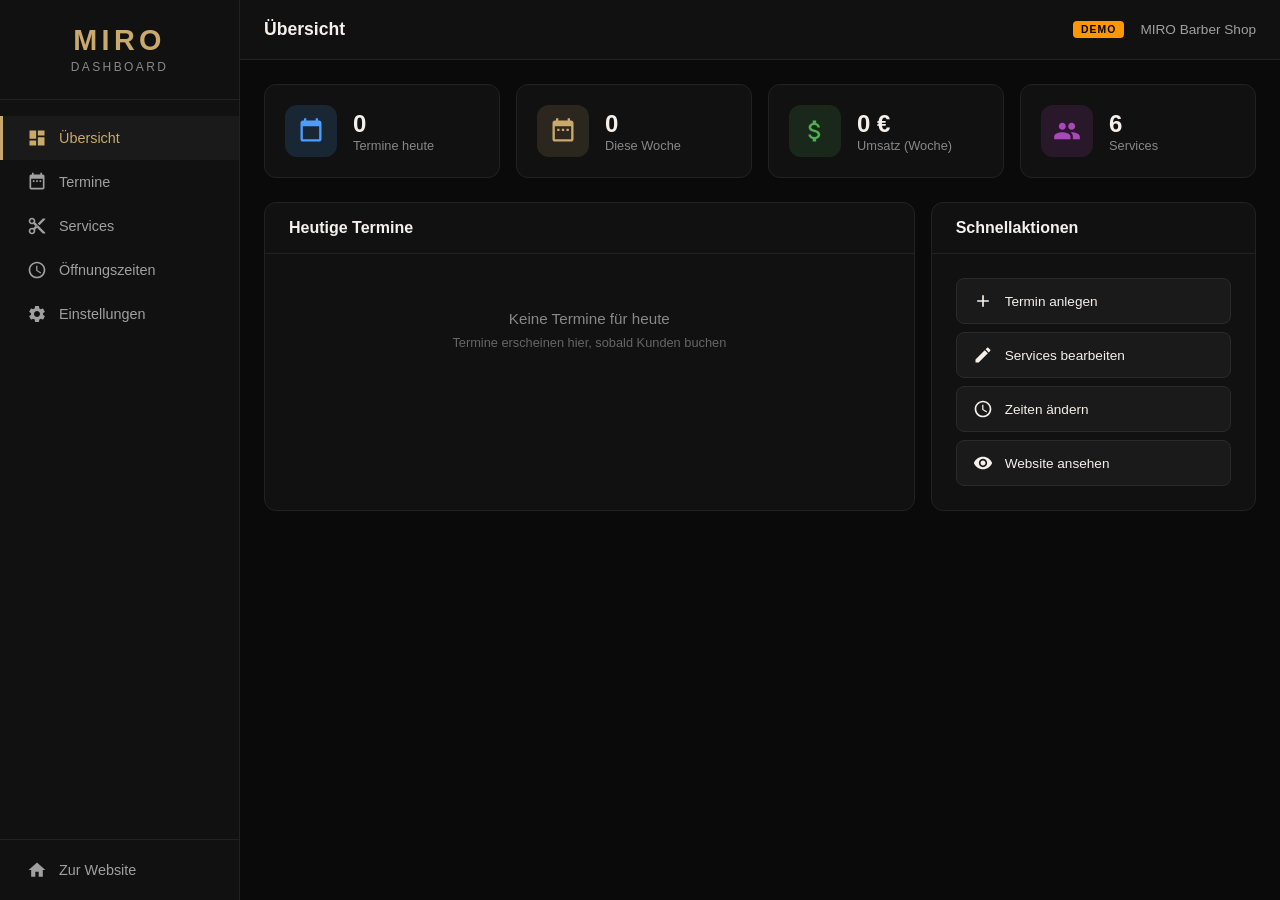
==== admin/index.html @ 1618dafa "Add shop dashboard (admin panel) with localStorage demo mode Full admin dashboard with: - Overview w" ====
<!DOCTYPE html>
<html lang="de">
<head>
  <meta charset="UTF-8">
  <meta name="viewport" content="width=device-width, initial-scale=1.0">
  <title>MIRO Dashboard – Shop-Verwaltung</title>
  <link rel="stylesheet" href="css/dashboard.css">
</head>
<body>

  <!-- Sidebar -->
  <aside class="sidebar" id="sidebar">
    <div class="sidebar-brand">
      <span class="brand-logo">MIRO</span>
      <span class="brand-sub">Dashboard</span>
    </div>
    <nav class="sidebar-nav">
      <a href="#" class="nav-item active" data-tab="overview">
        <svg viewBox="0 0 24 24" width="20" height="20"><path d="M3 13h8V3H3v10zm0 8h8v-6H3v6zm10 0h8V11h-8v10zm0-18v6h8V3h-8z" fill="currentColor"/></svg>
        Übersicht
      </a>
      <a href="#" class="nav-item" data-tab="appointments">
        <svg viewBox="0 0 24 24" width="20" height="20"><path d="M19 3h-1V1h-2v2H8V1H6v2H5c-1.11 0-1.99.9-1.99 2L3 19c0 1.1.89 2 2 2h14c1.1 0 2-.9 2-2V5c0-1.1-.9-2-2-2zm0 16H5V8h14v11zM9 10H7v2h2v-2zm4 0h-2v2h2v-2zm4 0h-2v2h2v-2z" fill="currentColor"/></svg>
        Termine
      </a>
      <a href="#" class="nav-item" data-tab="services">
        <svg viewBox="0 0 24 24" width="20" height="20"><path d="M9.64 7.64c.23-.5.36-1.05.36-1.64 0-2.21-1.79-4-4-4S2 3.79 2 6s1.79 4 4 4c.59 0 1.14-.13 1.64-.36L10 12l-2.36 2.36C7.14 14.13 6.59 14 6 14c-2.21 0-4 1.79-4 4s1.79 4 4 4 4-1.79 4-4c0-.59-.13-1.14-.36-1.64L12 14l7 7h3v-1L9.64 7.64zM6 8c-1.1 0-2-.89-2-2s.9-2 2-2 2 .89 2 2-.9 2-2 2zm0 12c-1.1 0-2-.89-2-2s.9-2 2-2 2 .89 2 2-.9 2-2 2zm6-7.5c-.28 0-.5-.22-.5-.5s.22-.5.5-.5.5.22.5.5-.22.5-.5.5zM19 3l-6 6 2 2 7-7V3h-2z" fill="currentColor"/></svg>
        Services
      </a>
      <a href="#" class="nav-item" data-tab="hours">
        <svg viewBox="0 0 24 24" width="20" height="20"><path d="M11.99 2C6.47 2 2 6.48 2 12s4.47 10 9.99 10C17.52 22 22 17.52 22 12S17.52 2 11.99 2zM12 20c-4.42 0-8-3.58-8-8s3.58-8 8-8 8 3.58 8 8-3.58 8-8 8zm.5-13H11v6l5.25 3.15.75-1.23-4.5-2.67V7z" fill="currentColor"/></svg>
        Öffnungszeiten
      </a>
      <a href="#" class="nav-item" data-tab="settings">
        <svg viewBox="0 0 24 24" width="20" height="20"><path d="M19.14 12.94c.04-.3.06-.61.06-.94 0-.32-.02-.64-.07-.94l2.03-1.58a.49.49 0 00.12-.61l-1.92-3.32a.49.49 0 00-.59-.22l-2.39.96c-.5-.38-1.03-.7-1.62-.94l-.36-2.54a.484.484 0 00-.48-.41h-3.84c-.24 0-.43.17-.47.41l-.36 2.54c-.59.24-1.13.57-1.62.94l-2.39-.96c-.22-.08-.47 0-.59.22L2.74 8.87c-.12.21-.08.47.12.61l2.03 1.58c-.05.3-.07.62-.07.94s.02.64.07.94l-2.03 1.58a.49.49 0 00-.12.61l1.92 3.32c.12.22.37.29.59.22l2.39-.96c.5.38 1.03.7 1.62.94l.36 2.54c.05.24.24.41.48.41h3.84c.24 0 .44-.17.47-.41l.36-2.54c.59-.24 1.13-.56 1.62-.94l2.39.96c.22.08.47 0 .59-.22l1.92-3.32c.12-.22.07-.47-.12-.61l-2.01-1.58zM12 15.6c-1.98 0-3.6-1.62-3.6-3.6s1.62-3.6 3.6-3.6 3.6 1.62 3.6 3.6-1.62 3.6-3.6 3.6z" fill="currentColor"/></svg>
        Einstellungen
      </a>
    </nav>
    <div class="sidebar-footer">
      <a href="../index.html" class="nav-item">
        <svg viewBox="0 0 24 24" width="20" height="20"><path d="M10 20v-6h4v6h5v-8h3L12 3 2 12h3v8z" fill="currentColor"/></svg>
        Zur Website
      </a>
    </div>
  </aside>

  <!-- Main Content -->
  <main class="main">
    <!-- Top Bar -->
    <header class="topbar">
      <button class="menu-toggle" id="menuToggle">
        <svg viewBox="0 0 24 24" width="24" height="24"><path d="M3 18h18v-2H3v2zm0-5h18v-2H3v2zm0-7v2h18V6H3z" fill="currentColor"/></svg>
      </button>
      <h1 class="page-title" id="pageTitle">Übersicht</h1>
      <div class="topbar-right">
        <span class="demo-badge">DEMO</span>
        <span class="user-name">MIRO Barber Shop</span>
      </div>
    </header>

    <!-- Tab: Overview -->
    <section class="tab-content active" id="tab-overview">
      <div class="stats-grid">
        <div class="stat-card">
          <div class="stat-icon stat-blue">
            <svg viewBox="0 0 24 24" width="28" height="28"><path d="M19 3h-1V1h-2v2H8V1H6v2H5c-1.11 0-1.99.9-1.99 2L3 19c0 1.1.89 2 2 2h14c1.1 0 2-.9 2-2V5c0-1.1-.9-2-2-2zm0 16H5V8h14v11z" fill="currentColor"/></svg>
          </div>
          <div class="stat-info">
            <span class="stat-value" id="statToday">0</span>
            <span class="stat-label">Termine heute</span>
          </div>
        </div>
        <div class="stat-card">
          <div class="stat-icon stat-gold">
            <svg viewBox="0 0 24 24" width="28" height="28"><path d="M19 3h-1V1h-2v2H8V1H6v2H5c-1.11 0-1.99.9-1.99 2L3 19c0 1.1.89 2 2 2h14c1.1 0 2-.9 2-2V5c0-1.1-.9-2-2-2zm0 16H5V8h14v11zM9 10H7v2h2v-2zm4 0h-2v2h2v-2zm4 0h-2v2h2v-2z" fill="currentColor"/></svg>
          </div>
          <div class="stat-info">
            <span class="stat-value" id="statWeek">0</span>
            <span class="stat-label">Diese Woche</span>
          </div>
        </div>
        <div class="stat-card">
          <div class="stat-icon stat-green">
            <svg viewBox="0 0 24 24" width="28" height="28"><path d="M11.8 10.9c-2.27-.59-3-1.2-3-2.15 0-1.09 1.01-1.85 2.7-1.85 1.78 0 2.44.85 2.5 2.1h2.21c-.07-1.72-1.12-3.3-3.21-3.81V3h-3v2.16c-1.94.42-3.5 1.68-3.5 3.61 0 2.31 1.91 3.46 4.7 4.13 2.5.6 3 1.48 3 2.41 0 .69-.49 1.79-2.7 1.79-2.06 0-2.87-.92-2.98-2.1h-2.2c.12 2.19 1.76 3.42 3.68 3.83V21h3v-2.15c1.95-.37 3.5-1.5 3.5-3.55 0-2.84-2.43-3.81-4.7-4.4z" fill="currentColor"/></svg>
          </div>
          <div class="stat-info">
            <span class="stat-value" id="statRevenue">0 &euro;</span>
            <span class="stat-label">Umsatz (Woche)</span>
          </div>
        </div>
        <div class="stat-card">
          <div class="stat-icon stat-purple">
            <svg viewBox="0 0 24 24" width="28" height="28"><path d="M16 11c1.66 0 2.99-1.34 2.99-3S17.66 5 16 5c-1.66 0-3 1.34-3 3s1.34 3 3 3zm-8 0c1.66 0 2.99-1.34 2.99-3S9.66 5 8 5C6.34 5 5 6.34 5 8s1.34 3 3 3zm0 2c-2.33 0-7 1.17-7 3.5V19h14v-2.5c0-2.33-4.67-3.5-7-3.5zm8 0c-.29 0-.62.02-.97.05 1.16.84 1.97 1.97 1.97 3.45V19h6v-2.5c0-2.33-4.67-3.5-7-3.5z" fill="currentColor"/></svg>
          </div>
          <div class="stat-info">
            <span class="stat-value" id="statServices">6</span>
            <span class="stat-label">Services</span>
          </div>
        </div>
      </div>

      <div class="content-grid">
        <div class="card">
          <div class="card-header">
            <h2>Heutige Termine</h2>
          </div>
          <div class="card-body" id="todayAppointments">
            <div class="empty-state">
              <p>Keine Termine für heute</p>
              <span class="empty-hint">Termine erscheinen hier, sobald Kunden buchen</span>
            </div>
          </div>
        </div>
        <div class="card">
          <div class="card-header">
            <h2>Schnellaktionen</h2>
          </div>
          <div class="card-body">
            <div class="quick-actions">
              <button class="action-btn" onclick="switchTab('appointments')">
                <svg viewBox="0 0 24 24" width="20" height="20"><path d="M19 13h-6v6h-2v-6H5v-2h6V5h2v6h6v2z" fill="currentColor"/></svg>
                Termin anlegen
              </button>
              <button class="action-btn" onclick="switchTab('services')">
                <svg viewBox="0 0 24 24" width="20" height="20"><path d="M3 17.25V21h3.75L17.81 9.94l-3.75-3.75L3 17.25zM20.71 7.04c.39-.39.39-1.02 0-1.41l-2.34-2.34c-.39-.39-1.02-.39-1.41 0l-1.83 1.83 3.75 3.75 1.83-1.83z" fill="currentColor"/></svg>
                Services bearbeiten
              </button>
              <button class="action-btn" onclick="switchTab('hours')">
                <svg viewBox="0 0 24 24" width="20" height="20"><path d="M11.99 2C6.47 2 2 6.48 2 12s4.47 10 9.99 10C17.52 22 22 17.52 22 12S17.52 2 11.99 2zM12 20c-4.42 0-8-3.58-8-8s3.58-8 8-8 8 3.58 8 8-3.58 8-8 8zm.5-13H11v6l5.25 3.15.75-1.23-4.5-2.67V7z" fill="currentColor"/></svg>
                Zeiten ändern
              </button>
              <a href="../index.html" target="_blank" class="action-btn">
                <svg viewBox="0 0 24 24" width="20" height="20"><path d="M12 4.5C7 4.5 2.73 7.61 1 12c1.73 4.39 6 7.5 11 7.5s9.27-3.11 11-7.5c-1.73-4.39-6-7.5-11-7.5zM12 17c-2.76 0-5-2.24-5-5s2.24-5 5-5 5 2.24 5 5-2.24 5-5 5zm0-8c-1.66 0-3 1.34-3 3s1.34 3 3 3 3-1.34 3-3-1.34-3-3-3z" fill="currentColor"/></svg>
                Website ansehen
              </a>
            </div>
          </div>
        </div>
      </div>
    </section>

    <!-- Tab: Appointments -->
    <section class="tab-content" id="tab-appointments">
      <div class="card">
        <div class="card-header">
          <h2>Termine verwalten</h2>
          <button class="btn-primary" id="btnNewAppointment">+ Neuer Termin</button>
        </div>
        <div class="card-body">
          <!-- New appointment form (hidden by default) -->
          <div class="form-section hidden" id="newAppointmentForm">
            <h3>Neuen Termin anlegen</h3>
            <div class="form-grid">
              <div class="form-group">
                <label for="apptName">Kundenname *</label>
                <input type="text" id="apptName" placeholder="Name des Kunden">
              </div>
              <div class="form-group">
                <label for="apptPhone">Telefon</label>
                <input type="tel" id="apptPhone" placeholder="+49 170 ...">
              </div>
              <div class="form-group">
                <label for="apptService">Service *</label>
                <select id="apptService"></select>
              </div>
              <div class="form-group">
                <label for="apptDate">Datum *</label>
                <input type="date" id="apptDate">
              </div>
              <div class="form-group">
                <label for="apptTime">Uhrzeit *</label>
                <input type="time" id="apptTime" step="1800">
              </div>
              <div class="form-group">
                <label for="apptNote">Notiz</label>
                <input type="text" id="apptNote" placeholder="Optional">
              </div>
            </div>
            <div class="form-actions">
              <button class="btn-primary" id="btnSaveAppointment">Speichern</button>
              <button class="btn-secondary" id="btnCancelAppointment">Abbrechen</button>
            </div>
          </div>

          <!-- Filter -->
          <div class="filter-bar">
            <button class="filter-btn active" data-filter="upcoming">Kommende</button>
            <button class="filter-btn" data-filter="today">Heute</button>
            <button class="filter-btn" data-filter="past">Vergangene</button>
            <button class="filter-btn" data-filter="all">Alle</button>
          </div>

          <!-- Appointments Table -->
          <div class="table-wrapper">
            <table class="data-table" id="appointmentsTable">
              <thead>
                <tr>
                  <th>Datum</th>
                  <th>Uhrzeit</th>
                  <th>Kunde</th>
                  <th>Service</th>
                  <th>Preis</th>
                  <th>Status</th>
                  <th>Aktionen</th>
                </tr>
              </thead>
              <tbody id="appointmentsBody">
              </tbody>
            </table>
          </div>
          <div class="empty-state" id="appointmentsEmpty">
            <p>Noch keine Termine vorhanden</p>
            <span class="empty-hint">Klicke auf "+ Neuer Termin" um einen anzulegen</span>
          </div>
        </div>
      </div>
    </section>

    <!-- Tab: Services -->
    <section class="tab-content" id="tab-services">
      <div class="card">
        <div class="card-header">
          <h2>Services verwalten</h2>
          <button class="btn-primary" id="btnNewService">+ Neuer Service</button>
        </div>
        <div class="card-body">
          <!-- New service form -->
          <div class="form-section hidden" id="newServiceForm">
            <h3 id="serviceFormTitle">Neuen Service anlegen</h3>
            <div class="form-grid">
              <div class="form-group">
                <label for="svcName">Name *</label>
                <input type="text" id="svcName" placeholder="z.B. Haarschnitt">
              </div>
              <div class="form-group">
                <label for="svcPrice">Preis (EUR) *</label>
                <input type="number" id="svcPrice" min="0" step="1" placeholder="25">
              </div>
              <div class="form-group">
                <label for="svcDuration">Dauer (Min.) *</label>
                <input type="number" id="svcDuration" min="5" step="5" placeholder="30">
              </div>
              <div class="form-group">
                <label for="svcDesc">Beschreibung</label>
                <input type="text" id="svcDesc" placeholder="Kurze Beschreibung">
              </div>
            </div>
            <div class="form-actions">
              <button class="btn-primary" id="btnSaveService">Speichern</button>
              <button class="btn-secondary" id="btnCancelService">Abbrechen</button>
            </div>
          </div>

          <div class="services-grid" id="servicesGrid"></div>
        </div>
      </div>
    </section>

    <!-- Tab: Hours -->
    <section class="tab-content" id="tab-hours">
      <div class="card">
        <div class="card-header">
          <h2>Öffnungszeiten</h2>
        </div>
        <div class="card-body">
          <div class="hours-form" id="hoursForm"></div>
          <div class="form-actions" style="margin-top: 1.5rem;">
            <button class="btn-primary" id="btnSaveHours">Änderungen speichern</button>
          </div>
        </div>
      </div>
    </section>

    <!-- Tab: Settings -->
    <section class="tab-content" id="tab-settings">
      <div class="card">
        <div class="card-header">
          <h2>Shop-Einstellungen</h2>
        </div>
        <div class="card-body">
          <div class="form-grid">
            <div class="form-group">
              <label for="settingName">Shop-Name</label>
              <input type="text" id="settingName" value="MIRO Barber Shop">
            </div>
            <div class="form-group">
              <label for="settingPhone">Telefon / WhatsApp</label>
              <input type="tel" id="settingPhone" placeholder="+49 ..." value="">
            </div>
            <div class="form-group">
              <label for="settingAddress">Adresse</label>
              <input type="text" id="settingAddress" value="Moselweißer Str. 29, 56073 Koblenz">
            </div>
            <div class="form-group">
              <label for="settingSlotInterval">Termin-Intervall (Min.)</label>
              <select id="settingSlotInterval">
                <option value="15">15 Minuten</option>
                <option value="30" selected>30 Minuten</option>
                <option value="60">60 Minuten</option>
              </select>
            </div>
          </div>
          <div class="form-actions" style="margin-top: 1.5rem;">
            <button class="btn-primary" id="btnSaveSettings">Einstellungen speichern</button>
          </div>
          <div class="settings-info">
            <h3>Demo-Modus</h3>
            <p>Dieses Dashboard läuft aktuell im Demo-Modus. Alle Daten werden lokal im Browser gespeichert (localStorage) und sind nicht mit einem Server verbunden.</p>
            <p>Sobald der Shop live geht, werden die Daten in einer Datenbank (Supabase) gespeichert und WhatsApp-Benachrichtigungen aktiviert.</p>
          </div>
        </div>
      </div>
    </section>
  </main>

  <script src="js/dashboard.js"></script>
</body>
</html>
---- admin/css/dashboard.css ----
/* ============================================
   MIRO Dashboard – Styles
   ============================================ */

:root {
  --gold: #c9a96e;
  --gold-light: #d4b97e;
  --dark: #0a0a0a;
  --dark-2: #111111;
  --dark-3: #1a1a1a;
  --dark-4: #222222;
  --dark-5: #2a2a2a;
  --gray-300: #a0a0a0;
  --gray-400: #888888;
  --gray-500: #666666;
  --white: #f5f0eb;
  --blue: #4a9eff;
  --green: #4caf50;
  --red: #ef5350;
  --purple: #ab47bc;
  --orange: #ff9800;
  --sidebar-width: 240px;
  --topbar-height: 60px;
}

* {
  margin: 0;
  padding: 0;
  box-sizing: border-box;
}

body {
  font-family: -apple-system, BlinkMacSystemFont, 'Segoe UI', Roboto, sans-serif;
  background: var(--dark);
  color: var(--white);
  display: flex;
  min-height: 100vh;
}

/* ---- Sidebar ---- */
.sidebar {
  width: var(--sidebar-width);
  background: var(--dark-2);
  border-right: 1px solid var(--dark-4);
  display: flex;
  flex-direction: column;
  position: fixed;
  top: 0;
  left: 0;
  bottom: 0;
  z-index: 100;
  transition: transform 0.3s ease;
}

.sidebar-brand {
  padding: 1.5rem;
  border-bottom: 1px solid var(--dark-4);
  text-align: center;
}

.brand-logo {
  display: block;
  font-size: 1.8rem;
  font-weight: 700;
  color: var(--gold);
  letter-spacing: 0.15em;
}

.brand-sub {
  font-size: 0.75rem;
  color: var(--gray-400);
  text-transform: uppercase;
  letter-spacing: 0.2em;
}

.sidebar-nav {
  flex: 1;
  padding: 1rem 0;
}

.nav-item {
  display: flex;
  align-items: center;
  gap: 0.75rem;
  padding: 0.75rem 1.5rem;
  color: var(--gray-300);
  text-decoration: none;
  font-size: 0.9rem;
  transition: all 0.2s;
  border-left: 3px solid transparent;
}

.nav-item:hover {
  color: var(--white);
  background: var(--dark-3);
}

.nav-item.active {
  color: var(--gold);
  background: var(--dark-3);
  border-left-color: var(--gold);
}

.nav-item svg {
  flex-shrink: 0;
}

.sidebar-footer {
  border-top: 1px solid var(--dark-4);
  padding: 0.5rem 0;
}

/* ---- Main Content ---- */
.main {
  flex: 1;
  margin-left: var(--sidebar-width);
  min-height: 100vh;
}

/* ---- Top Bar ---- */
.topbar {
  height: var(--topbar-height);
  background: var(--dark-2);
  border-bottom: 1px solid var(--dark-4);
  display: flex;
  align-items: center;
  padding: 0 1.5rem;
  gap: 1rem;
  position: sticky;
  top: 0;
  z-index: 50;
}

.menu-toggle {
  display: none;
  background: none;
  border: none;
  color: var(--white);
  cursor: pointer;
  padding: 0.25rem;
}

.page-title {
  font-size: 1.1rem;
  font-weight: 600;
}

.topbar-right {
  margin-left: auto;
  display: flex;
  align-items: center;
  gap: 1rem;
}

.demo-badge {
  background: var(--orange);
  color: #000;
  font-size: 0.65rem;
  font-weight: 700;
  padding: 0.2rem 0.5rem;
  border-radius: 4px;
  letter-spacing: 0.1em;
}

.user-name {
  font-size: 0.85rem;
  color: var(--gray-300);
}

/* ---- Tab Content ---- */
.tab-content {
  display: none;
  padding: 1.5rem;
}

.tab-content.active {
  display: block;
}

/* ---- Stats Grid ---- */
.stats-grid {
  display: grid;
  grid-template-columns: repeat(4, 1fr);
  gap: 1rem;
  margin-bottom: 1.5rem;
}

.stat-card {
  background: var(--dark-2);
  border: 1px solid var(--dark-4);
  border-radius: 12px;
  padding: 1.25rem;
  display: flex;
  align-items: center;
  gap: 1rem;
}

.stat-icon {
  width: 52px;
  height: 52px;
  border-radius: 12px;
  display: flex;
  align-items: center;
  justify-content: center;
  flex-shrink: 0;
}

.stat-blue { background: rgba(74, 158, 255, 0.15); color: var(--blue); }
.stat-gold { background: rgba(201, 169, 110, 0.15); color: var(--gold); }
.stat-green { background: rgba(76, 175, 80, 0.15); color: var(--green); }
.stat-purple { background: rgba(171, 71, 188, 0.15); color: var(--purple); }

.stat-info {
  display: flex;
  flex-direction: column;
}

.stat-value {
  font-size: 1.5rem;
  font-weight: 700;
  color: var(--white);
}

.stat-label {
  font-size: 0.8rem;
  color: var(--gray-400);
}

/* ---- Content Grid ---- */
.content-grid {
  display: grid;
  grid-template-columns: 2fr 1fr;
  gap: 1rem;
}

/* ---- Cards ---- */
.card {
  background: var(--dark-2);
  border: 1px solid var(--dark-4);
  border-radius: 12px;
  overflow: hidden;
}

.card-header {
  padding: 1rem 1.5rem;
  border-bottom: 1px solid var(--dark-4);
  display: flex;
  align-items: center;
  justify-content: space-between;
}

.card-header h2 {
  font-size: 1rem;
  font-weight: 600;
}

.card-body {
  padding: 1.5rem;
}

/* ---- Empty State ---- */
.empty-state {
  text-align: center;
  padding: 2rem 1rem;
}

.empty-state p {
  color: var(--gray-400);
  font-size: 0.95rem;
}

.empty-hint {
  display: block;
  color: var(--gray-500);
  font-size: 0.8rem;
  margin-top: 0.5rem;
}

/* ---- Quick Actions ---- */
.quick-actions {
  display: flex;
  flex-direction: column;
  gap: 0.5rem;
}

.action-btn {
  display: flex;
  align-items: center;
  gap: 0.75rem;
  padding: 0.75rem 1rem;
  background: var(--dark-3);
  border: 1px solid var(--dark-5);
  border-radius: 8px;
  color: var(--white);
  font-size: 0.85rem;
  cursor: pointer;
  transition: all 0.2s;
  text-decoration: none;
}

.action-btn:hover {
  background: var(--dark-4);
  border-color: var(--gold);
  color: var(--gold);
}

/* ---- Buttons ---- */
.btn-primary {
  background: var(--gold);
  color: #000;
  border: none;
  padding: 0.6rem 1.2rem;
  border-radius: 8px;
  font-size: 0.85rem;
  font-weight: 600;
  cursor: pointer;
  transition: background 0.2s;
}

.btn-primary:hover {
  background: var(--gold-light);
}

.btn-secondary {
  background: var(--dark-4);
  color: var(--white);
  border: 1px solid var(--dark-5);
  padding: 0.6rem 1.2rem;
  border-radius: 8px;
  font-size: 0.85rem;
  cursor: pointer;
  transition: all 0.2s;
}

.btn-secondary:hover {
  background: var(--dark-5);
}

.btn-danger {
  background: transparent;
  color: var(--red);
  border: 1px solid var(--red);
  padding: 0.4rem 0.8rem;
  border-radius: 6px;
  font-size: 0.75rem;
  cursor: pointer;
  transition: all 0.2s;
}

.btn-danger:hover {
  background: var(--red);
  color: #fff;
}

.btn-sm {
  padding: 0.35rem 0.7rem;
  font-size: 0.75rem;
}

/* ---- Forms ---- */
.form-section {
  background: var(--dark-3);
  border: 1px solid var(--dark-5);
  border-radius: 10px;
  padding: 1.5rem;
  margin-bottom: 1.5rem;
}

.form-section h3 {
  font-size: 0.95rem;
  margin-bottom: 1rem;
  color: var(--gold);
}

.form-grid {
  display: grid;
  grid-template-columns: 1fr 1fr;
  gap: 1rem;
}

.form-group {
  display: flex;
  flex-direction: column;
  gap: 0.35rem;
}

.form-group label {
  font-size: 0.8rem;
  color: var(--gray-400);
  font-weight: 500;
}

.form-group input,
.form-group select,
.form-group textarea {
  background: var(--dark-4);
  border: 1px solid var(--dark-5);
  color: var(--white);
  padding: 0.6rem 0.8rem;
  border-radius: 6px;
  font-size: 0.85rem;
  font-family: inherit;
  transition: border-color 0.2s;
}

.form-group input:focus,
.form-group select:focus {
  outline: none;
  border-color: var(--gold);
}

.form-actions {
  display: flex;
  gap: 0.75rem;
  margin-top: 1rem;
}

/* ---- Filter Bar ---- */
.filter-bar {
  display: flex;
  gap: 0.5rem;
  margin-bottom: 1rem;
}

.filter-btn {
  background: var(--dark-3);
  border: 1px solid var(--dark-5);
  color: var(--gray-300);
  padding: 0.4rem 1rem;
  border-radius: 20px;
  font-size: 0.8rem;
  cursor: pointer;
  transition: all 0.2s;
}

.filter-btn:hover {
  border-color: var(--gold);
  color: var(--gold);
}

.filter-btn.active {
  background: var(--gold);
  color: #000;
  border-color: var(--gold);
}

/* ---- Data Table ---- */
.table-wrapper {
  overflow-x: auto;
}

.data-table {
  width: 100%;
  border-collapse: collapse;
}

.data-table th {
  text-align: left;
  padding: 0.75rem;
  font-size: 0.75rem;
  color: var(--gray-400);
  text-transform: uppercase;
  letter-spacing: 0.05em;
  border-bottom: 1px solid var(--dark-4);
  font-weight: 600;
}

.data-table td {
  padding: 0.75rem;
  font-size: 0.85rem;
  border-bottom: 1px solid var(--dark-4);
}

.data-table tbody tr:hover {
  background: var(--dark-3);
}

/* Status Badges */
.status-badge {
  display: inline-block;
  padding: 0.2rem 0.6rem;
  border-radius: 12px;
  font-size: 0.7rem;
  font-weight: 600;
  text-transform: uppercase;
  letter-spacing: 0.03em;
}

.status-pending {
  background: rgba(255, 152, 0, 0.15);
  color: var(--orange);
}

.status-confirmed {
  background: rgba(76, 175, 80, 0.15);
  color: var(--green);
}

.status-cancelled {
  background: rgba(239, 83, 80, 0.15);
  color: var(--red);
}

.status-completed {
  background: rgba(74, 158, 255, 0.15);
  color: var(--blue);
}

/* ---- Services Grid ---- */
.services-grid {
  display: grid;
  grid-template-columns: repeat(auto-fill, minmax(280px, 1fr));
  gap: 1rem;
}

.service-card-admin {
  background: var(--dark-3);
  border: 1px solid var(--dark-5);
  border-radius: 10px;
  padding: 1.25rem;
  display: flex;
  flex-direction: column;
  gap: 0.75rem;
}

.service-card-admin h3 {
  font-size: 1rem;
  color: var(--white);
}

.service-card-admin .service-desc {
  font-size: 0.8rem;
  color: var(--gray-400);
}

.service-meta-admin {
  display: flex;
  gap: 1rem;
  font-size: 0.85rem;
}

.service-meta-admin span {
  color: var(--gold);
  font-weight: 600;
}

.service-actions {
  display: flex;
  gap: 0.5rem;
  margin-top: auto;
}

/* ---- Hours Form ---- */
.hours-form {
  display: flex;
  flex-direction: column;
  gap: 0.75rem;
}

.hours-row {
  display: grid;
  grid-template-columns: 100px 1fr;
  align-items: center;
  gap: 1rem;
  padding: 0.75rem 1rem;
  background: var(--dark-3);
  border: 1px solid var(--dark-5);
  border-radius: 8px;
}

.hours-row .day-name {
  font-weight: 600;
  font-size: 0.9rem;
}

.hours-inputs {
  display: flex;
  align-items: center;
  gap: 0.5rem;
}

.hours-inputs input[type="time"] {
  background: var(--dark-4);
  border: 1px solid var(--dark-5);
  color: var(--white);
  padding: 0.4rem 0.6rem;
  border-radius: 6px;
  font-size: 0.85rem;
  font-family: inherit;
}

.hours-inputs input[type="time"]:focus {
  outline: none;
  border-color: var(--gold);
}

.hours-inputs .hours-sep {
  color: var(--gray-400);
  font-size: 0.85rem;
}

.hours-toggle {
  appearance: none;
  width: 40px;
  height: 22px;
  background: var(--dark-5);
  border-radius: 11px;
  position: relative;
  cursor: pointer;
  transition: background 0.2s;
  border: none;
  flex-shrink: 0;
}

.hours-toggle::after {
  content: '';
  position: absolute;
  width: 18px;
  height: 18px;
  background: var(--gray-400);
  border-radius: 50%;
  top: 2px;
  left: 2px;
  transition: all 0.2s;
}

.hours-toggle:checked {
  background: var(--gold);
}

.hours-toggle:checked::after {
  left: 20px;
  background: #000;
}

.closed-label {
  font-size: 0.8rem;
  color: var(--gray-500);
}

/* ---- Settings Info ---- */
.settings-info {
  margin-top: 2rem;
  padding: 1.25rem;
  background: var(--dark-3);
  border: 1px solid var(--dark-5);
  border-radius: 10px;
}

.settings-info h3 {
  font-size: 0.95rem;
  color: var(--orange);
  margin-bottom: 0.75rem;
}

.settings-info p {
  font-size: 0.85rem;
  color: var(--gray-400);
  line-height: 1.5;
  margin-bottom: 0.5rem;
}

/* ---- Toast Notification ---- */
.toast {
  position: fixed;
  bottom: 2rem;
  right: 2rem;
  background: var(--dark-3);
  border: 1px solid var(--gold);
  color: var(--white);
  padding: 0.75rem 1.25rem;
  border-radius: 8px;
  font-size: 0.85rem;
  z-index: 1000;
  opacity: 0;
  transform: translateY(10px);
  transition: all 0.3s;
  pointer-events: none;
}

.toast.show {
  opacity: 1;
  transform: translateY(0);
}

/* ---- Utility ---- */
.hidden {
  display: none !important;
}

/* ---- Responsive ---- */
@media (max-width: 1024px) {
  .stats-grid {
    grid-template-columns: repeat(2, 1fr);
  }
  .content-grid {
    grid-template-columns: 1fr;
  }
}

@media (max-width: 768px) {
  .sidebar {
    transform: translateX(-100%);
  }
  .sidebar.open {
    transform: translateX(0);
  }
  .main {
    margin-left: 0;
  }
  .menu-toggle {
    display: block;
  }
  .stats-grid {
    grid-template-columns: 1fr 1fr;
  }
  .form-grid {
    grid-template-columns: 1fr;
  }
  .topbar {
    padding: 0 1rem;
  }
  .tab-content {
    padding: 1rem;
  }
}

@media (max-width: 480px) {
  .stats-grid {
    grid-template-columns: 1fr;
  }
  .filter-bar {
    flex-wrap: wrap;
  }
  .services-grid {
    grid-template-columns: 1fr;
  }
}
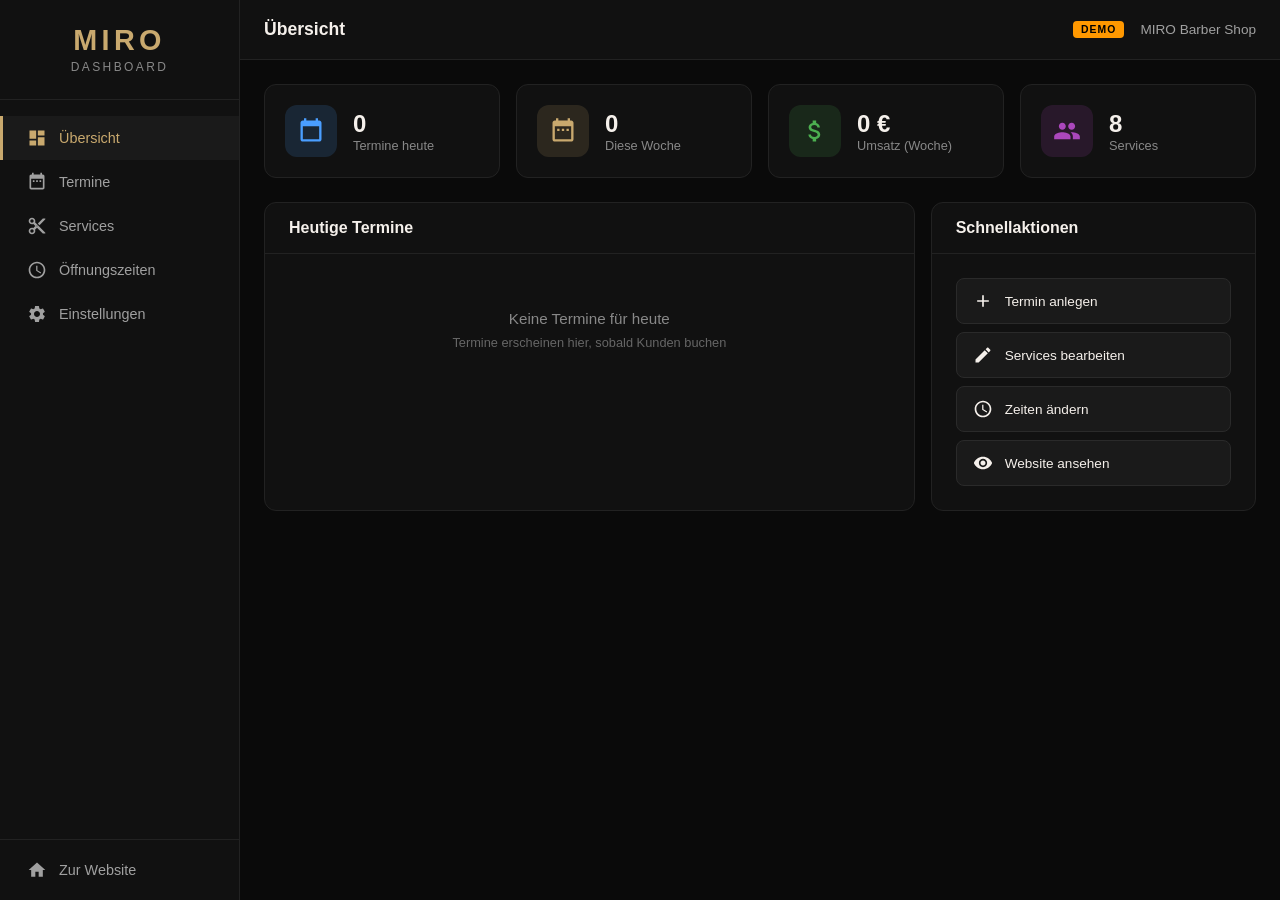
==== commit eb1f2e38: "Add modular MiroBooking SDK with Supabase backend support - Create standalone sdk/miro-booking.js wi" ====
--- a/admin/index.html
+++ b/admin/index.html
@@ -313,6 +313,7 @@
     </section>
   </main>
 
+  <script src="../sdk/miro-booking.js"></script>
   <script src="js/dashboard.js"></script>
 </body>
 </html>
